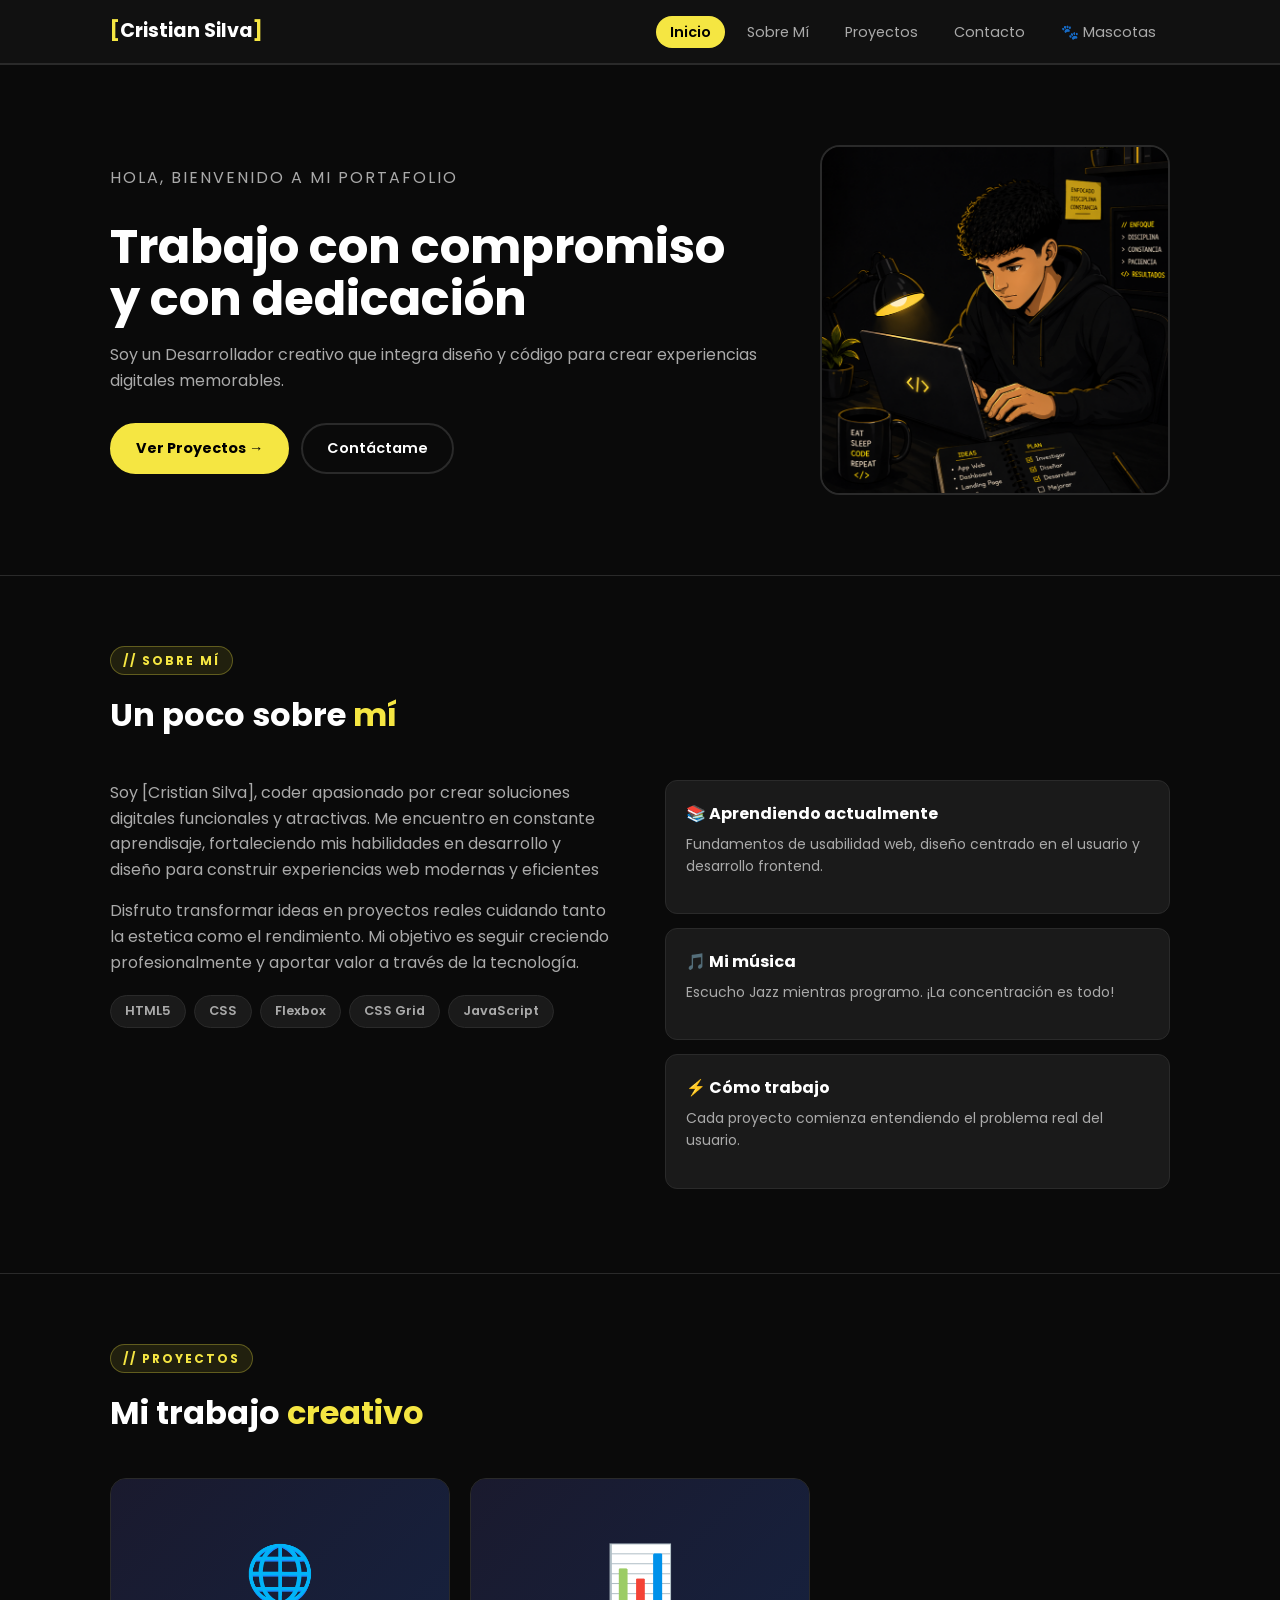
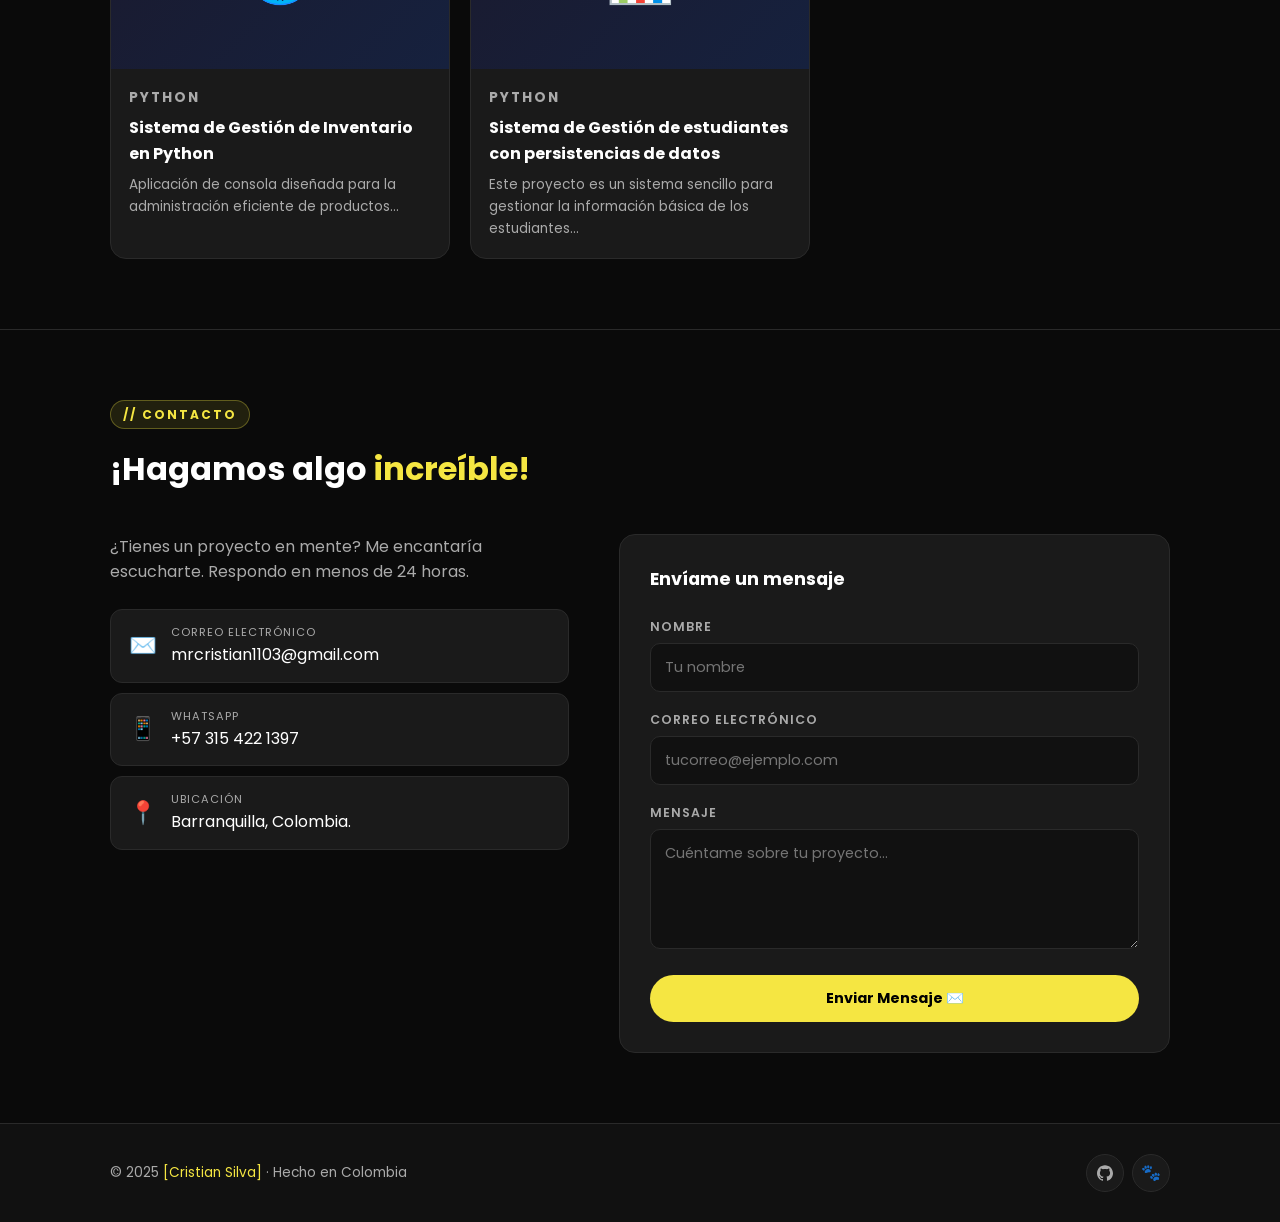
==== index.html @ a795b25b "Actualizacion foto de perfil" ====
<!DOCTYPE html>
<html lang="es">
<head>
  <meta charset="UTF-8" />
  <meta name="viewport" content="width=device-width, initial-scale=1.0" />
  <meta name="description" content="Portafolio personal de [Tu Nombre]" />
  <title>Mi Portafolio | [Cristian Silva]</title>
  <link rel="stylesheet" href="css/base.css" />
  <link rel="stylesheet" href="css/estructura.css" />
  <link rel="stylesheet" href="css/portfolio.css" />
</head>

<body>

  <!-- ============================
  NAVEGACIÓN
  ============================ -->
  <nav>
    <div class="contenedor">

      <!-- Logo -->
      <a href="./index.html" class="logo">
        <span>[</span>Cristian Silva<span>]</span>
      </a>

      <!-- Menú de navegación (Flexbox) -->
      <ul class="menu">
        <li><a href="#inicio" class="activo">Inicio</a></li>
        <li><a href="#sobre-mi">Sobre Mí</a></li>
        <li><a href="#proyectos">Proyectos</a></li>
        <li><a href="#contacto">Contacto</a></li>
        <li><a href="./mascotas.html">🐾 Mascotas</a></li>
      </ul>

    </div>
  </nav>


  <!-- ============================
  SECCIÓN INICIO / HÉROE
  Grid: texto | foto
  ============================ -->
  <section id="inicio">
    <div class="contenedor">

      <!-- Grid de dos columnas -->
      <div class="heroe">

        <!-- Columna izquierda: texto -->
        <div>
          <p class="saludo">Hola, bienvenido a mi portafolio</p>
          <h1>Trabajo con compromiso y con dedicación</h1>
          <p>Soy un Desarrollador creativo que integra diseño y código para crear experiencias digitales memorables.</p>

          <!-- Botones (Flexbox) -->
          <div class="botones">
            <a href="#proyectos" class="boton-principal">Ver Proyectos →</a>
            <a href="#contacto" class="boton-secundario">Contáctame</a>
          </div>
        </div>

        <!-- Columna derecha: foto -->
        <div>
          <!-- Si tienes foto, usa esta línea: -->
          <!-- Reemplaza la ruta por la de tu imagen -->
          <img class="foto-perfil" src="./public/image/fotocristian.png" alt="Foto de perfil" />

        </div>

      </div>

    </div>
  </section>


  <!-- ============================
  SECCIÓN SOBRE MÍ
  Grid: texto | tarjetas
  ============================ -->
  <section id="sobre-mi">
    <div class="contenedor">

      <span class="etiqueta">// Sobre mí</span>
      <h2 class="titulo-seccion">Un poco sobre <span>mí</span></h2>

      <!-- Grid de dos columnas -->
      <div class="sobre-mi-contenido">

        <!-- Columna izquierda: descripción y habilidades -->
        <div>
          <p>Soy [Cristian Silva], coder apasionado por crear soluciones digitales funcionales y atractivas.
          Me encuentro en constante aprendisaje, fortaleciendo mis habilidades en desarrollo y diseño para construir experiencias web modernas y eficientes</p>
          <p>Disfruto transformar ideas en proyectos reales cuidando tanto la estetica como el rendimiento.
          Mi objetivo es seguir creciendo profesionalmente y aportar valor a través de la tecnología.</p>

          <!-- Habilidades (Flexbox con flex-wrap) -->
          <div class="habilidades">
            <span class="habilidad">HTML5</span>
            <span class="habilidad">CSS</span>
            <span class="habilidad">Flexbox</span>
            <span class="habilidad">CSS Grid</span>
            <span class="habilidad">JavaScript</span>
          </div>
        </div>

        <!-- Columna derecha: tarjetas de datos -->
        <div>
          <div class="tarjeta">
            <h3>📚 Aprendiendo actualmente</h3>
            <p>Fundamentos de usabilidad web, diseño centrado en el usuario y desarrollo frontend.</p>
          </div>
          <div class="tarjeta">
            <h3>🎵 Mi música</h3>
            <p>Escucho Jazz mientras programo. ¡La concentración es todo!</p>
          </div>
          <div class="tarjeta">
            <h3>⚡ Cómo trabajo</h3>
            <p>Cada proyecto comienza entendiendo el problema real del usuario.</p>
          </div>
        </div>

      </div>

    </div>
  </section>


  <!-- ============================
  SECCIÓN PROYECTOS
  Grid: 3 columnas
  ============================ -->
  <section id="proyectos">
    <div class="contenedor">

      <span class="etiqueta">// Proyectos</span>
      <h2 class="titulo-seccion">Mi trabajo <span>creativo</span></h2>

      <!-- Cuadrícula de proyectos (CSS Grid) -->
      <ul class="proyectos-cuadricula">

        <!-- Proyecto 1 -->
        <li class="proyecto">
  <a href="https://github.com/Mrcristian1102/Inventario.git" target="_blank" class="proyecto-link">
    <div class="proyecto-placeholder">🌐</div>
    <div class="proyecto-cuerpo">
      <p class="proyecto-categoria">Python</p>
      <h3>Sistema de Gestión de Inventario en Python</h3>
      <p>Aplicación de consola diseñada para la administración eficiente de productos...</p>
    </div>
  </a>
</li>


        <!-- Proyecto 2 -->
        <li class="proyecto">
  <a href="https://github.com/Mrcristian1102/Sistema-de-Gesti-n-de-Estudiantes-con-Persistencia-de-Datos.git" target="_blank" class="proyecto-link">
    <div class="proyecto-placeholder">📊</div>
    <div class="proyecto-cuerpo">
      <p class="proyecto-categoria">Python</p>
      <h3>Sistema de Gestión de estudiantes con persistencias de datos</h3>
      <p>Este proyecto es un sistema sencillo para gestionar la información básica de los estudiantes...</p>
    </div>
  </a>
</li>


      </ul>

    </div>
  </section>


  <!-- ============================
  SECCIÓN CONTACTO
  Grid: info | formulario
  ============================ -->
  <section id="contacto">
    <div class="contenedor">

      <span class="etiqueta">// Contacto</span>
      <h2 class="titulo-seccion">¡Hagamos algo <span>increíble!</span></h2>

      <!-- Grid de dos columnas -->
      <div class="contacto-contenido">

        <!-- Columna izquierda: datos de contacto -->
        <div>
          <p>¿Tienes un proyecto en mente? Me encantaría escucharte.
          Respondo en menos de 24 horas.</p>

          <a href="#" onclick="alert('Correo enviado')" class="dato-contacto">
            <span>✉️</span>
            <div>
              <small>Correo Electrónico</small>
              mrcristian1103@gmail.com
            </div>
          </a>

          <a href="#" onclick="alert('WhatsApp abierto')" class="dato-contacto">
            <span>📱</span>
            <div>
              <small>WhatsApp</small>
              +57 315 422 1397
            </div>
          </a>

          <div class="dato-contacto">
            <span>📍</span>
            <div>
              <small>Ubicación</small>
              Barranquilla, Colombia.
            </div>
          </div>

        </div>

        <!-- Columna derecha: formulario de contacto -->
        <div class="formulario">
          <h3>Envíame un mensaje</h3>

          <!-- Formulario con action="#" de prueba -->
          <form action="#" method="post" onsubmit="alert('Mensaje enviado'); return false;">

            <div class="campo">
              <label for="nombre">Nombre</label>
              <input type="text" id="nombre" name="nombre" placeholder="Tu nombre" required />
            </div>

            <div class="campo">
              <label for="correo">Correo Electrónico</label>
              <input type="email" id="correo" name="correo" placeholder="tucorreo@ejemplo.com" required />
            </div>

            <div class="campo">
              <label for="mensaje">Mensaje</label>
              <textarea id="mensaje" name="mensaje" placeholder="Cuéntame sobre tu proyecto..." required></textarea>
            </div>

            <button type="submit" class="boton-principal" style="width:100%; border:none; cursor:pointer; font-family:inherit;">
              Enviar Mensaje ✉️
            </button>

          </form>
        </div>

      </div>

    </div>
  </section>


  <!-- ============================
  PIE DE PÁGINA
  Flexbox
  ============================ -->
  <footer>
    <div class="contenedor">

      <p>© 2025 <span>[Cristian Silva]</span> · Hecho en Colombia</p>

      <ul class="redes">
        <li>
          <a href="https://github.com/Mrcristian1102" target="_blank" title="GitHub">
            <!-- Icono GitHub SVG -->
            <svg width="16" height="16" viewBox="0 0 24 24" fill="currentColor">
              <path d="M12 .297c-6.63 0-12 5.373-12 12 0 5.303 3.438 9.8 8.205 11.385.6.113.82-.258.82-.577 0-.285-.01-1.04-.015-2.04-3.338.724-4.042-1.61-4.042-1.61C4.422 18.07 3.633 17.7 3.633 17.7c-1.087-.744.084-.729.084-.729 1.205.084 1.838 1.236 1.838 1.236 1.07 1.835 2.809 1.305 3.495.998.108-.776.417-1.305.76-1.605-2.665-.3-5.466-1.332-5.466-5.93 0-1.31.465-2.38 1.235-3.22-.135-.303-.54-1.523.105-3.176 0 0 1.005-.322 3.3 1.23.96-.267 1.98-.399 3-.405 1.02.006 2.04.138 3 .405 2.28-1.552 3.285-1.23 3.285-1.23.645 1.653.24 2.873.12 3.176.765.84 1.23 1.91 1.23 3.22 0 4.61-2.805 5.625-5.475 5.92.42.36.81 1.096.81 2.22 0 1.606-.015 2.896-.015 3.286 0 .315.21.69.825.57C20.565 22.092 24 17.592 24 12.297c0-6.627-5.373-12-12-12"/>
            </svg>
          </a>
        </li>
        <li>
          <a href="./mascotas.html" title="Mis Mascotas">🐾</a>
        </li>
      </ul>

    </div>
  </footer>

</body>
</html>
---- css/base.css ----
@import url('https://fonts.googleapis.com/css2?family=Poppins:wght@400;600;700&display=swap');

:root {
--color-fondo: #0a0a0a;
--color-tarjeta: #1a1a1a;
--color-amarillo: #f5e642;
--color-texto: #ffffff;
--color-texto-gris: #aaaaaa;
--color-borde: #2a2a2a;
}

* {
margin: 0;
padding: 0;
box-sizing: border-box;
}

html {
scroll-behavior: smooth;
}

body {
background-color: var(--color-fondo);
color: var(--color-texto);
font-family: 'Poppins', sans-serif;
line-height: 1.6;
}

img,
picture,
video,
svg {
max-width: 100%;
display: block;
}

button,
input,
textarea,
a {
font: inherit;
}

.contenedor {
max-width: 1100px;
margin: 0 auto;
padding: 0 20px;
}
---- css/estructura.css ----
nav {
  background-color: #111111;
  border-bottom: 1px solid var(--color-borde);
  padding: 16px 0;
  position: sticky;
  top: 0;
  z-index: 100;
}

nav .contenedor {
  display: flex;
  justify-content: space-between;
  align-items: center;
}

.logo {
  font-size: 1.2rem;
  font-weight: 700;
  color: var(--color-texto);
  text-decoration: none;
}

.logo span {
  color: var(--color-amarillo);
}

.menu {
  list-style: none;
  display: flex;
  gap: 8px;
}

.menu a {
  text-decoration: none;
  color: var(--color-texto-gris);
  font-size: 0.9rem;
  padding: 6px 14px;
  border-radius: 50px;
  transition: all 0.2s;
}

.menu a:hover {
  color: var(--color-texto);
  background-color: rgba(255, 255, 255, 0.08);
}

.menu a.activo {
  background-color: var(--color-amarillo);
  color: #000000;
  font-weight: 600;
}

section {
  padding: 70px 0;
  border-top: 1px solid var(--color-borde);
}

.etiqueta {
  display: inline-block;
  font-size: 0.75rem;
  font-weight: 700;
  letter-spacing: 2px;
  text-transform: uppercase;
  color: var(--color-amarillo);
  background-color: rgba(245, 230, 66, 0.1);
  border: 1px solid rgba(245, 230, 66, 0.3);
  padding: 4px 12px;
  border-radius: 50px;
  margin-bottom: 14px;
}

.titulo-seccion {
  font-size: 2rem;
  margin-bottom: 40px;
}

.titulo-seccion span,
.cabecera-mascotas h1 span {
  color: var(--color-amarillo);
}

.tarjeta {
  background-color: var(--color-tarjeta);
  border: 1px solid var(--color-borde);
  border-radius: 12px;
  padding: 20px;
  margin-bottom: 14px;
  transition: all 0.2s;
}

.tarjeta:hover {
  border-color: #444444;
  transform: translateY(-3px);
}

.tarjeta h3 {
  font-size: 1rem;
  margin-bottom: 6px;
}

.tarjeta p {
  color: var(--color-texto-gris);
  font-size: 0.875rem;
}

footer {
  background-color: #111111;
  border-top: 1px solid var(--color-borde);
  padding: 30px 0;
}

footer .contenedor {
  display: flex;
  justify-content: space-between;
  align-items: center;
}

footer p {
  font-size: 0.85rem;
  color: var(--color-texto-gris);
}

footer p span {
  color: var(--color-amarillo);
}

.redes {
  display: flex;
  gap: 8px;
  list-style: none;
}

.redes a {
  display: flex;
  align-items: center;
  justify-content: center;
  width: 38px;
  height: 38px;
  background-color: var(--color-tarjeta);
  border: 1px solid var(--color-borde);
  border-radius: 50%;
  color: var(--color-texto-gris);
  font-size: 1rem;
  text-decoration: none;
  transition: all 0.2s;
}

.redes a:hover {
  border-color: var(--color-amarillo);
  color: var(--color-amarillo);
}
---- css/portfolio.css ----
#inicio {
padding: 80px 0;
}

.heroe {
display: grid;
grid-template-columns: 1fr 350px;
gap: 60px;
align-items: center;
}

.saludo {
font-size: 0.85rem;
color: var(--color-amarillo);
letter-spacing: 2px;
text-transform: uppercase;
margin-bottom: 12px;
}

.heroe h1 {
font-size: 3rem;
line-height: 1.1;
margin-bottom: 16px;
}

.heroe p {
color: var(--color-texto-gris);
font-size: 1rem;
margin-bottom: 30px;
}

.botones {
display: flex;
gap: 12px;
}

.boton-principal {
background-color: var(--color-amarillo);
color: #000000;
font-weight: 700;
font-size: 0.9rem;
padding: 12px 24px;
border-radius: 50px;
text-decoration: none;
border: 2px solid var(--color-amarillo);
transition: all 0.2s;
}

.boton-principal:hover {
background-color: transparent;
color: var(--color-amarillo);
}

.boton-secundario {
background-color: transparent;
color: var(--color-texto);
font-weight: 600;
font-size: 0.9rem;
padding: 12px 24px;
border-radius: 50px;
text-decoration: none;
border: 2px solid var(--color-borde);
transition: all 0.2s;
}

.boton-secundario:hover {
border-color: var(--color-amarillo);
color: var(--color-amarillo);
}

.foto-perfil,
.foto-placeholder {
width: 100%;
aspect-ratio: 1 / 1;
object-fit: cover;
object-position: center;
border-radius: 20px;
border: 2px solid var(--color-borde);
display: block; 


}

.foto-placeholder {
background-color: var(--color-tarjeta);
display: flex;
align-items: center;
justify-content: center;
font-size: 6rem;

}

.sobre-mi-contenido {
display: grid;
grid-template-columns: 1fr 1fr;
gap: 50px;
align-items: start;
}

.sobre-mi-contenido p {
color: var(--color-texto-gris);
margin-bottom: 16px;
}

.habilidades {
display: flex;
flex-wrap: wrap;
gap: 8px;
margin-top: 20px;
}

.habilidad {
font-size: 0.8rem;
font-weight: 600;
padding: 5px 14px;
border-radius: 50px;
background-color: var(--color-tarjeta);
border: 1px solid var(--color-borde);
color: var(--color-texto-gris);
transition: all 0.2s;
}

.habilidad:hover {
border-color: var(--color-amarillo);
color: var(--color-amarillo);
}

.proyectos-cuadricula {
display: grid;
grid-template-columns: repeat(3, 1fr);
gap: 20px;
list-style: none;
}

.proyecto {
background-color: var(--color-tarjeta);
border: 1px solid var(--color-borde);
border-radius: 16px;
overflow: hidden;
transition: all 0.3s;
}

.proyecto-link {
  text-decoration: none;
  color: inherit;
  display: block;
  height: 100%;
}

.proyecto:hover {
  transform: translateY(-5px);
  transition: transform 0.3s ease;
  box-shadow: 0 4px 15px rgba(0,0,0,0.1);
}



.proyecto:hover {
transform: translateY(-5px);
border-color: #444444;
}

.proyecto-placeholder,
.proyecto-imagen {
width: 100%;
aspect-ratio: 16/9;
object-fit: cover;
display: block;
}

.proyecto-placeholder {
background: linear-gradient(135deg, #1a1a2e, #16213e);
display: flex;
align-items: center;
justify-content: center;
font-size: 3.5rem;
}

.proyecto-cuerpo {
padding: 18px;
}

.proyecto-categoria {
font-size: 0.72rem;
font-weight: 700;
letter-spacing: 2px;
text-transform: uppercase;
color: var(--color-amarillo);
margin-bottom: 6px;
}

.proyecto-cuerpo h3 {
font-size: 1rem;
margin-bottom: 8px;
}

.proyecto-cuerpo p {
font-size: 0.85rem;
color: var(--color-texto-gris);
}

.contacto-contenido {
display: grid;
grid-template-columns: 1fr 1.2fr;
gap: 50px;
align-items: start;
}

.contacto-contenido p {
color: var(--color-texto-gris);
margin-bottom: 24px;
}

.dato-contacto {
display: flex;
align-items: center;
gap: 14px;
padding: 14px 18px;
background-color: var(--color-tarjeta);
border: 1px solid var(--color-borde);
border-radius: 12px;
text-decoration: none;
color: inherit;
margin-bottom: 10px;
transition: all 0.2s;
}

.dato-contacto:hover {
border-color: var(--color-amarillo);
}

.dato-contacto span:first-child {
font-size: 1.4rem;
}

.dato-contacto small {
display: block;
font-size: 0.7rem;
color: var(--color-texto-gris);
text-transform: uppercase;
letter-spacing: 1px;
}

.formulario {
background-color: var(--color-tarjeta);
border: 1px solid var(--color-borde);
border-radius: 16px;
padding: 30px;
}

.formulario h3 {
font-size: 1.1rem;
margin-bottom: 24px;
}

.campo {
margin-bottom: 18px;
}

.campo label {
display: block;
font-size: 0.78rem;
font-weight: 600;
letter-spacing: 1px;
text-transform: uppercase;
color: var(--color-texto-gris);
margin-bottom: 6px;
}

.campo input,
.campo textarea {
width: 100%;
background-color: #111111;
border: 1.5px solid var(--color-borde);
border-radius: 10px;
padding: 12px 14px;
color: var(--color-texto);
font-family: 'Poppins', sans-serif;
font-size: 0.9rem;
outline: none;
transition: all 0.2s;
}

.campo input:focus,
.campo textarea:focus {
border-color: var(--color-amarillo);
}

.campo textarea {
min-height: 120px;
resize: vertical;
}

@media (max-width: 768px) {
.heroe {
    grid-template-columns: 1fr;
    text-align: center;
}

.botones {
    justify-content: center;
}

.foto-placeholder {
    max-width: 280px;
    margin: 0 auto;
}

.sobre-mi-contenido,
.proyectos-cuadricula,
.contacto-contenido {
    grid-template-columns: 1fr;
}

.heroe h1 {
    font-size: 2rem;
}
}
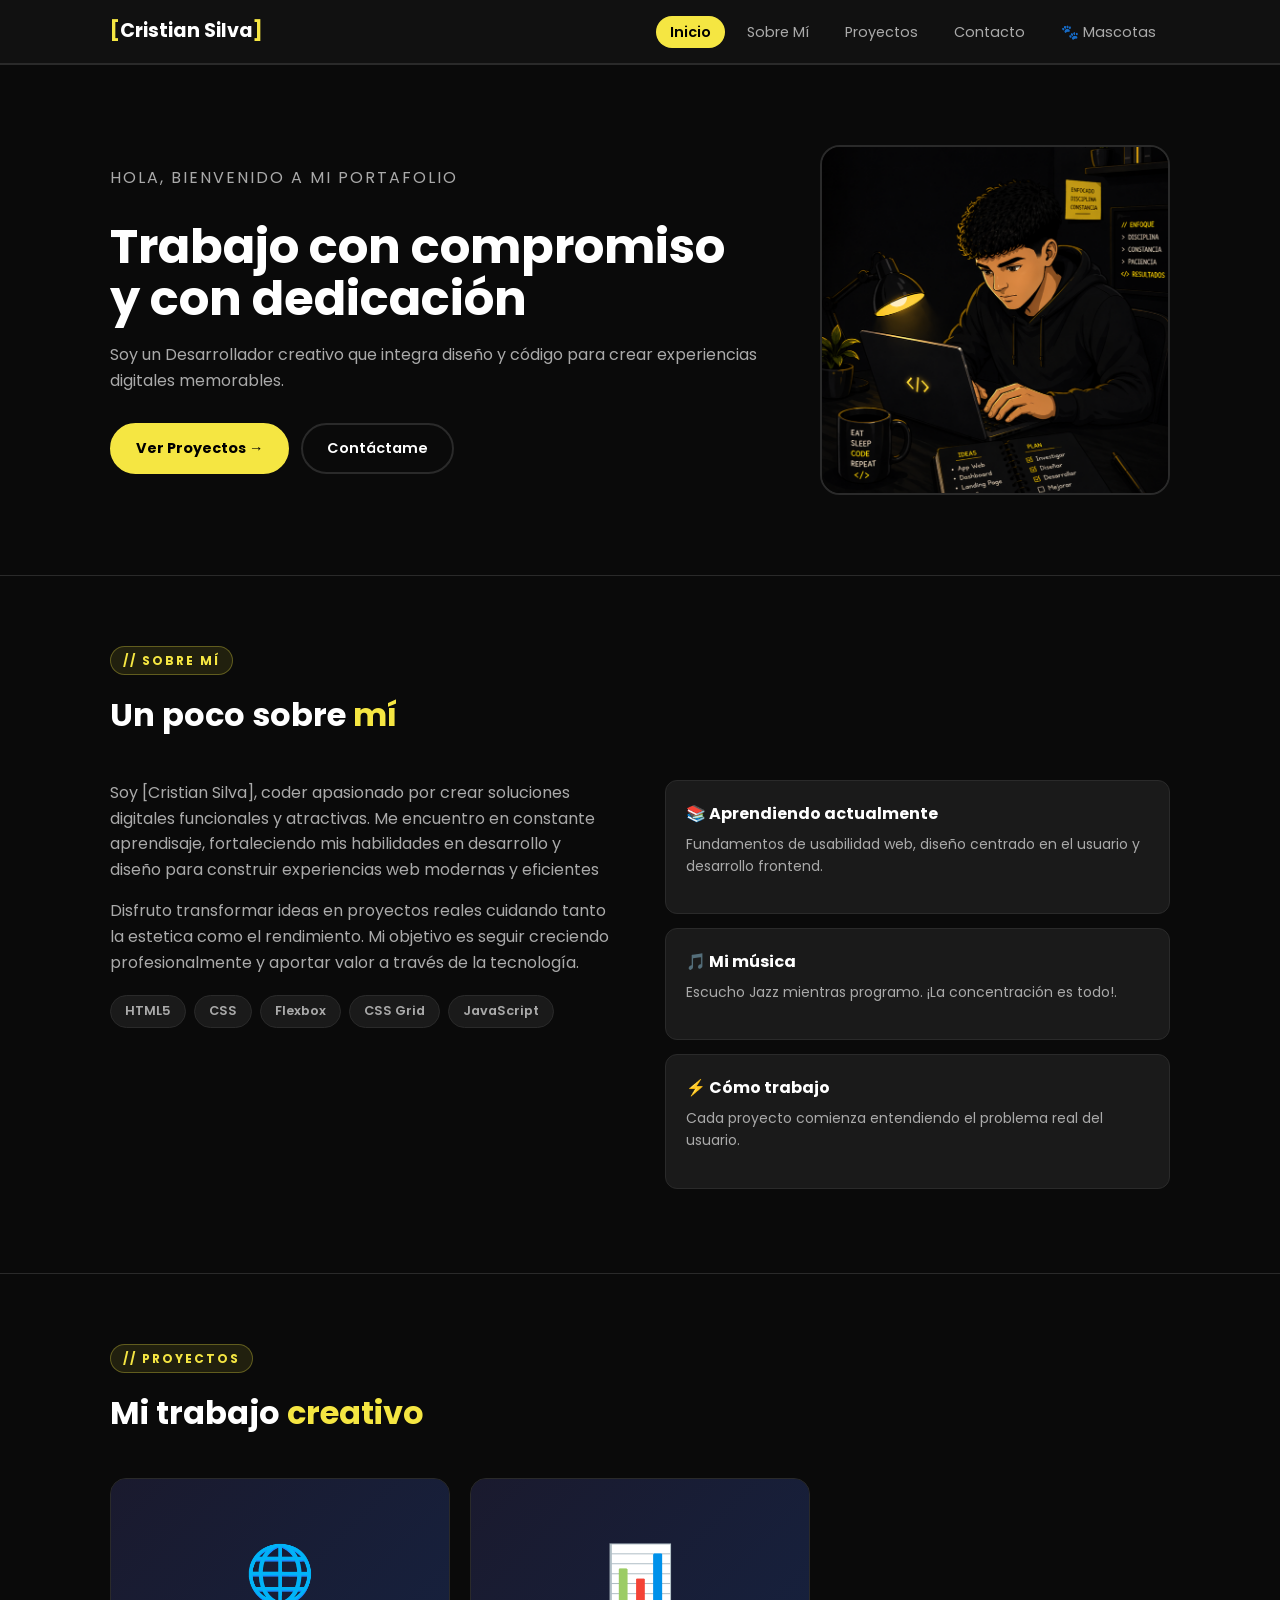
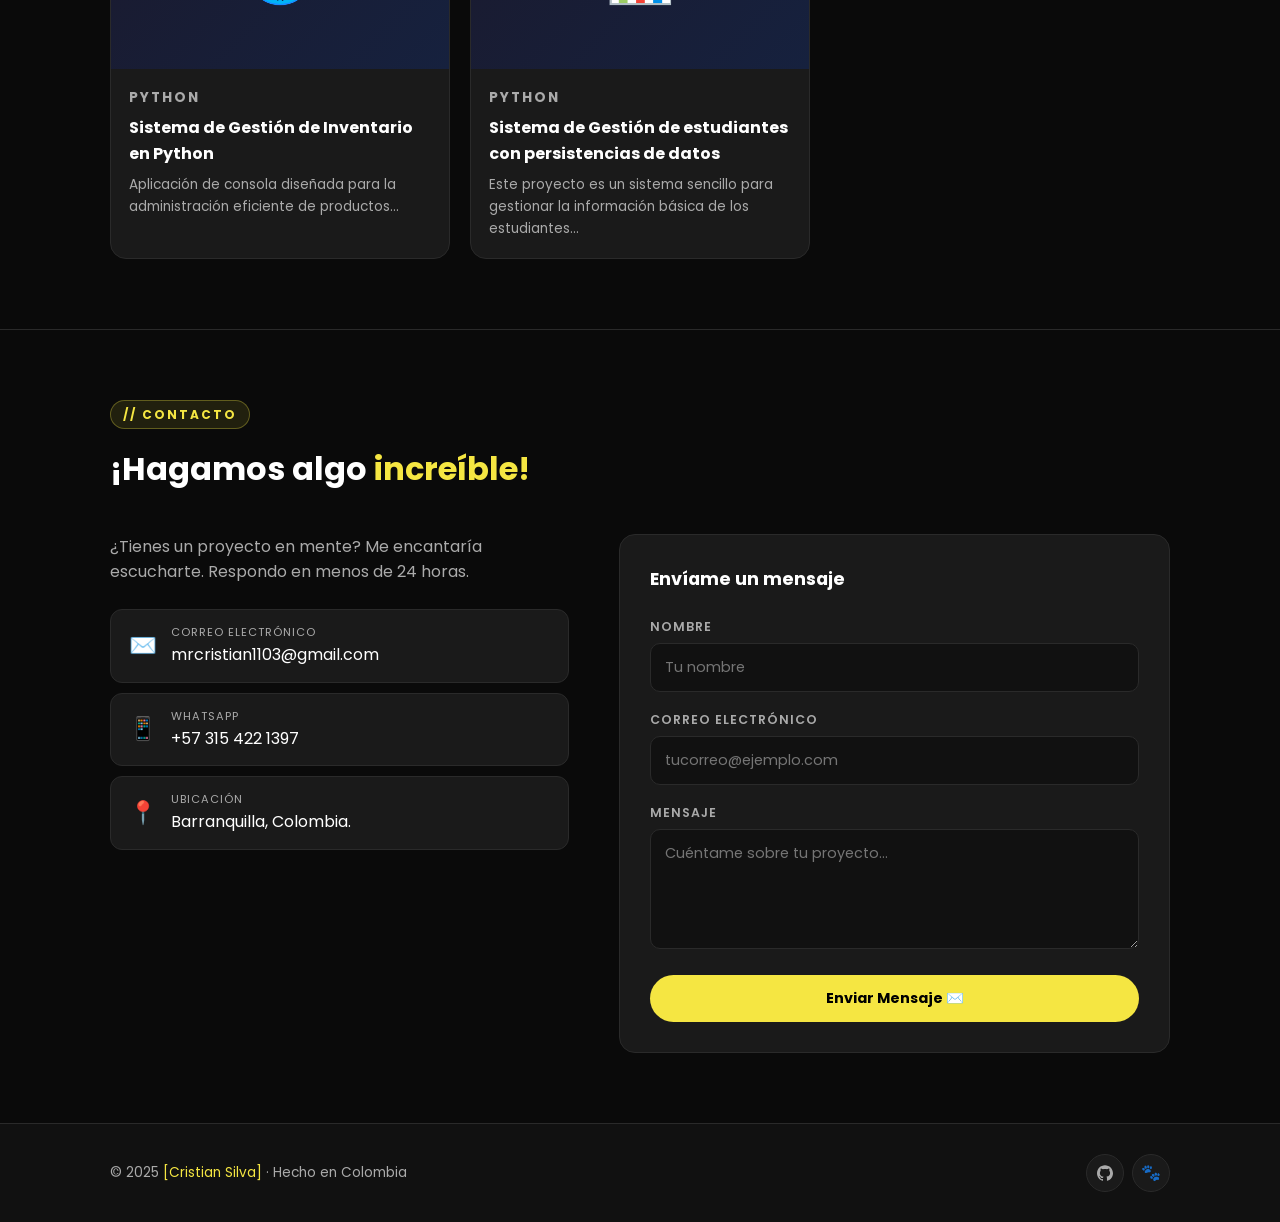
==== commit f9fefd06: "Actualizacion" ====
--- a/index.html
+++ b/index.html
@@ -111,7 +111,7 @@
           </div>
           <div class="tarjeta">
             <h3>🎵 Mi música</h3>
-            <p>Escucho Jazz mientras programo. ¡La concentración es todo!</p>
+            <p>Escucho Jazz mientras programo. ¡La concentración es todo!.</p>
           </div>
           <div class="tarjeta">
             <h3>⚡ Cómo trabajo</h3>
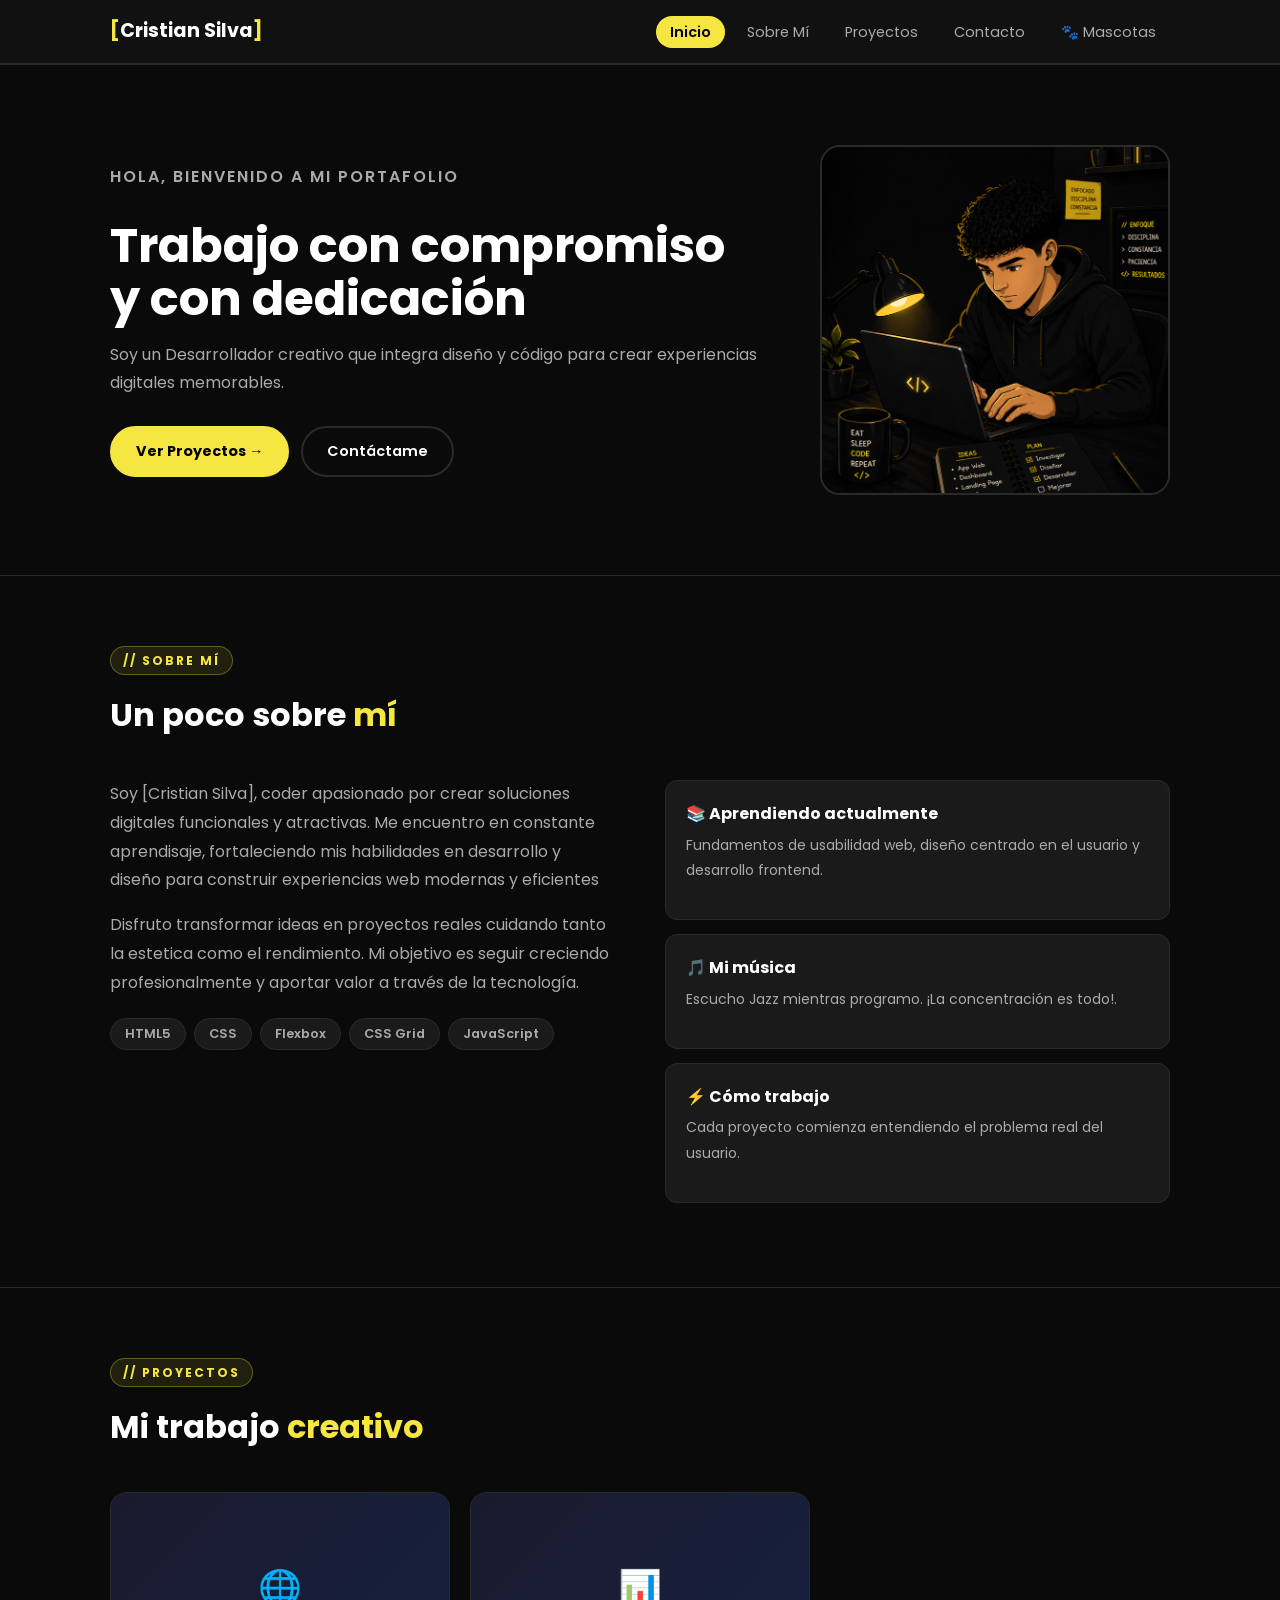
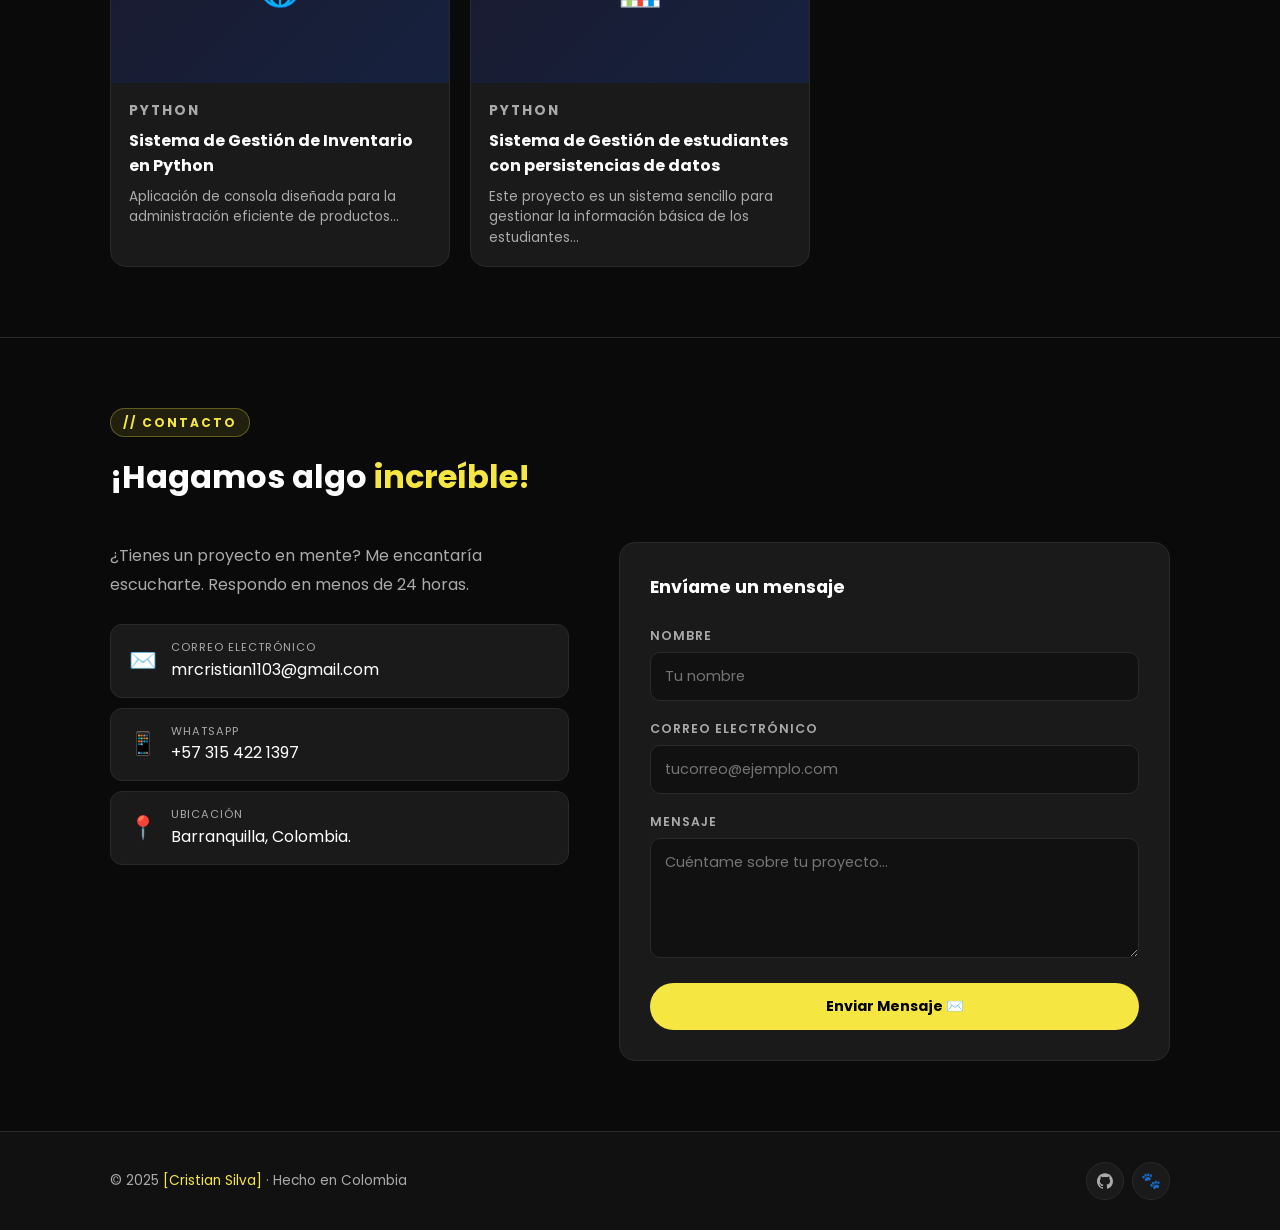
==== commit 0f49d788: "Separar JavaScript: crear js/script.js y quitar inline JS" ====
--- a/index.html
+++ b/index.html
@@ -8,6 +8,9 @@
   <link rel="stylesheet" href="css/base.css" />
   <link rel="stylesheet" href="css/estructura.css" />
   <link rel="stylesheet" href="css/portfolio.css" />
+
+  <!-- JavaScript -->
+  <script src="js/script.js"></script>
 </head>
 
 <body>
@@ -188,7 +191,7 @@
           <p>¿Tienes un proyecto en mente? Me encantaría escucharte.
           Respondo en menos de 24 horas.</p>
 
-          <a href="#" onclick="alert('Correo enviado')" class="dato-contacto">
+          <a href="#correo" class="dato-contacto">
             <span>✉️</span>
             <div>
               <small>Correo Electrónico</small>
@@ -196,7 +199,7 @@
             </div>
           </a>
 
-          <a href="#" onclick="alert('WhatsApp abierto')" class="dato-contacto">
+          <a href="#whatsapp" class="dato-contacto">
             <span>📱</span>
             <div>
               <small>WhatsApp</small>
@@ -219,7 +222,7 @@
           <h3>Envíame un mensaje</h3>
 
           <!-- Formulario con action="#" de prueba -->
-          <form action="#" method="post" onsubmit="alert('Mensaje enviado'); return false;">
+          <form action="#" method="post">
 
             <div class="campo">
               <label for="nombre">Nombre</label>
--- a/css/base.css
+++ b/css/base.css
@@ -1,12 +1,41 @@
 @import url('https://fonts.googleapis.com/css2?family=Poppins:wght@400;600;700&display=swap');
 
 :root {
+/* Colores */
 --color-fondo: #0a0a0a;
 --color-tarjeta: #1a1a1a;
 --color-amarillo: #f5e642;
 --color-texto: #ffffff;
 --color-texto-gris: #aaaaaa;
 --color-borde: #2a2a2a;
+
+/* Tipografía */
+--font-family: 'Poppins', sans-serif;
+--font-size-base: 1rem;
+--font-size-sm: 0.875rem;
+--font-size-xs: 0.75rem;
+--font-size-lg: 1.25rem;
+--font-size-xl: 1.5rem;
+--font-size-2xl: 2rem;
+--font-size-3xl: 3rem;
+
+/* Espaciado */
+--spacing-xs: 0.25rem;
+--spacing-sm: 0.5rem;
+--spacing-md: 1rem;
+--spacing-lg: 1.5rem;
+--spacing-xl: 2rem;
+--spacing-2xl: 3rem;
+
+/* Border radius */
+--radius-sm: 8px;
+--radius-md: 12px;
+--radius-lg: 16px;
+--radius-full: 50px;
+
+/* Transiciones */
+--transition: all 0.2s ease;
+--transition-lg: all 0.3s ease;
 }
 
 * {
@@ -17,12 +46,13 @@
 
 html {
 scroll-behavior: smooth;
+font-size: 16px;
 }
 
 body {
 background-color: var(--color-fondo);
 color: var(--color-texto);
-font-family: 'Poppins', sans-serif;
+font-family: var(--font-family);
 line-height: 1.6;
 }
 
@@ -31,6 +61,7 @@
 video,
 svg {
 max-width: 100%;
+height: auto;
 display: block;
 }
 
@@ -44,5 +75,39 @@
 .contenedor {
 max-width: 1100px;
 margin: 0 auto;
-padding: 0 20px;
+padding: 0 1.25rem;
 }
+
+/* Media queries */
+/* Tablets (768px - 1024px) */
+@media (max-width: 1024px) {
+  html {
+    font-size: 15px;
+  }
+  
+  .contenedor {
+    padding: 0 1rem;
+  }
+}
+
+/* Móviles (max 768px) */
+@media (max-width: 768px) {
+  html {
+    font-size: 14px;
+  }
+  
+  .contenedor {
+    padding: 0 0.875rem;
+  }
+}
+
+/* Móviles pequeños (max 480px) */
+@media (max-width: 480px) {
+  html {
+    font-size: 13px;
+  }
+  
+  .contenedor {
+    padding: 0 0.75rem;
+  }
+}
--- a/css/estructura.css
+++ b/css/estructura.css
@@ -1,7 +1,7 @@
 nav {
   background-color: #111111;
   border-bottom: 1px solid var(--color-borde);
-  padding: 16px 0;
+  padding: 1rem 0;
   position: sticky;
   top: 0;
   z-index: 100;
@@ -11,6 +11,7 @@
   display: flex;
   justify-content: space-between;
   align-items: center;
+  gap: 1rem;
 }
 
 .logo {
@@ -18,6 +19,7 @@
   font-weight: 700;
   color: var(--color-texto);
   text-decoration: none;
+  white-space: nowrap;
 }
 
 .logo span {
@@ -27,16 +29,17 @@
 .menu {
   list-style: none;
   display: flex;
-  gap: 8px;
+  gap: 0.5rem;
+  flex-wrap: wrap;
 }
 
 .menu a {
   text-decoration: none;
   color: var(--color-texto-gris);
   font-size: 0.9rem;
-  padding: 6px 14px;
-  border-radius: 50px;
-  transition: all 0.2s;
+  padding: 0.375rem 0.875rem;
+  border-radius: var(--radius-full);
+  transition: var(--transition);
 }
 
 .menu a:hover {
@@ -51,7 +54,7 @@
 }
 
 section {
-  padding: 70px 0;
+  padding: 4.375rem 0;
   border-top: 1px solid var(--color-borde);
 }
 
@@ -64,14 +67,14 @@
   color: var(--color-amarillo);
   background-color: rgba(245, 230, 66, 0.1);
   border: 1px solid rgba(245, 230, 66, 0.3);
-  padding: 4px 12px;
-  border-radius: 50px;
-  margin-bottom: 14px;
+  padding: 0.25rem 0.75rem;
+  border-radius: var(--radius-full);
+  margin-bottom: 0.875rem;
 }
 
 .titulo-seccion {
-  font-size: 2rem;
-  margin-bottom: 40px;
+  font-size: var(--font-size-2xl);
+  margin-bottom: 2.5rem;
 }
 
 .titulo-seccion span,
@@ -82,10 +85,10 @@
 .tarjeta {
   background-color: var(--color-tarjeta);
   border: 1px solid var(--color-borde);
-  border-radius: 12px;
-  padding: 20px;
-  margin-bottom: 14px;
-  transition: all 0.2s;
+  border-radius: var(--radius-md);
+  padding: 1.25rem;
+  margin-bottom: 0.875rem;
+  transition: var(--transition);
 }
 
 .tarjeta:hover {
@@ -95,7 +98,7 @@
 
 .tarjeta h3 {
   font-size: 1rem;
-  margin-bottom: 6px;
+  margin-bottom: 0.375rem;
 }
 
 .tarjeta p {
@@ -106,13 +109,15 @@
 footer {
   background-color: #111111;
   border-top: 1px solid var(--color-borde);
-  padding: 30px 0;
+  padding: 1.875rem 0;
 }
 
 footer .contenedor {
   display: flex;
   justify-content: space-between;
   align-items: center;
+  flex-wrap: wrap;
+  gap: 1rem;
 }
 
 footer p {
@@ -126,7 +131,7 @@
 
 .redes {
   display: flex;
-  gap: 8px;
+  gap: 0.5rem;
   list-style: none;
 }
 
@@ -134,18 +139,132 @@
   display: flex;
   align-items: center;
   justify-content: center;
-  width: 38px;
-  height: 38px;
+  width: 2.375rem;
+  height: 2.375rem;
   background-color: var(--color-tarjeta);
   border: 1px solid var(--color-borde);
   border-radius: 50%;
   color: var(--color-texto-gris);
   font-size: 1rem;
   text-decoration: none;
-  transition: all 0.2s;
+  transition: var(--transition);
 }
 
 .redes a:hover {
   border-color: var(--color-amarillo);
   color: var(--color-amarillo);
 }
+
+@media (min-width: 1025px) {
+  nav .contenedor,
+  footer .contenedor {
+    flex-wrap: nowrap;
+  }
+}
+
+@media (max-width: 1024px) {
+  section {
+    padding: 3.5rem 0;
+  }
+
+  .titulo-seccion {
+    font-size: 1.75rem;
+    margin-bottom: 2rem;
+  }
+
+  .menu {
+    gap: 0.375rem;
+  }
+
+  .menu a {
+    font-size: 0.85rem;
+    padding: 0.3rem 0.75rem;
+  }
+}
+
+@media (max-width: 768px) {
+  nav .contenedor {
+    flex-direction: column;
+    gap: 0.75rem;
+  }
+
+  .logo {
+    font-size: 1rem;
+  }
+
+  .menu {
+    width: 100%;
+    justify-content: center;
+    gap: 0.25rem;
+  }
+
+  .menu a {
+    font-size: 0.75rem;
+    padding: 0.25rem 0.625rem;
+  }
+
+  section {
+    padding: 2.5rem 0;
+  }
+
+  .titulo-seccion {
+    font-size: 1.5rem;
+    margin-bottom: 1.5rem;
+  }
+
+  .etiqueta {
+    font-size: 0.65rem;
+    padding: 0.2rem 0.625rem;
+  }
+
+  .tarjeta {
+    padding: 1rem;
+    margin-bottom: 0.75rem;
+  }
+
+  footer .contenedor {
+    flex-direction: column;
+    text-align: center;
+  }
+
+  .redes {
+    justify-content: center;
+  }
+}
+
+@media (max-width: 480px) {
+  nav .contenedor {
+    gap: 0.5rem;
+  }
+
+  .logo {
+    font-size: 0.9rem;
+  }
+
+  .menu {
+    gap: 0.2rem;
+  }
+
+  .menu a {
+    font-size: 0.7rem;
+    padding: 0.2rem 0.5rem;
+  }
+
+  section {
+    padding: 2rem 0;
+  }
+
+  .titulo-seccion {
+    font-size: 1.25rem;
+  }
+
+  .tarjeta {
+    padding: 0.875rem;
+  }
+
+  .redes a {
+    width: 2rem;
+    height: 2rem;
+    font-size: 0.9rem;
+  }
+}
--- a/css/portfolio.css
+++ b/css/portfolio.css
@@ -1,143 +1,147 @@
 #inicio {
-padding: 80px 0;
+  padding: 5rem 0;
 }
 
 .heroe {
-display: grid;
-grid-template-columns: 1fr 350px;
-gap: 60px;
-align-items: center;
+  display: grid;
+  grid-template-columns: 1fr 21.875rem;
+  gap: 3.75rem;
+  align-items: center;
 }
 
 .saludo {
-font-size: 0.85rem;
-color: var(--color-amarillo);
-letter-spacing: 2px;
-text-transform: uppercase;
-margin-bottom: 12px;
+  font-size: 0.85rem;
+  color: var(--color-amarillo);
+  letter-spacing: 2px;
+  text-transform: uppercase;
+  margin-bottom: 0.75rem;
+  font-weight: 600;
 }
 
 .heroe h1 {
-font-size: 3rem;
-line-height: 1.1;
-margin-bottom: 16px;
+  font-size: var(--font-size-3xl);
+  line-height: 1.1;
+  margin-bottom: 1rem;
+  font-weight: 700;
 }
 
 .heroe p {
-color: var(--color-texto-gris);
-font-size: 1rem;
-margin-bottom: 30px;
+  color: var(--color-texto-gris);
+  font-size: 1rem;
+  margin-bottom: 1.875rem;
+  line-height: 1.7;
 }
 
 .botones {
-display: flex;
-gap: 12px;
+  display: flex;
+  gap: 0.75rem;
+  flex-wrap: wrap;
 }
 
 .boton-principal {
-background-color: var(--color-amarillo);
-color: #000000;
-font-weight: 700;
-font-size: 0.9rem;
-padding: 12px 24px;
-border-radius: 50px;
-text-decoration: none;
-border: 2px solid var(--color-amarillo);
-transition: all 0.2s;
+  background-color: var(--color-amarillo);
+  color: #000000;
+  font-weight: 700;
+  font-size: 0.9rem;
+  padding: 0.75rem 1.5rem;
+  border-radius: var(--radius-full);
+  text-decoration: none;
+  border: 2px solid var(--color-amarillo);
+  transition: var(--transition);
+  cursor: pointer;
 }
 
 .boton-principal:hover {
-background-color: transparent;
-color: var(--color-amarillo);
+  background-color: transparent;
+  color: var(--color-amarillo);
 }
 
 .boton-secundario {
-background-color: transparent;
-color: var(--color-texto);
-font-weight: 600;
-font-size: 0.9rem;
-padding: 12px 24px;
-border-radius: 50px;
-text-decoration: none;
-border: 2px solid var(--color-borde);
-transition: all 0.2s;
+  background-color: transparent;
+  color: var(--color-texto);
+  font-weight: 600;
+  font-size: 0.9rem;
+  padding: 0.75rem 1.5rem;
+  border-radius: var(--radius-full);
+  text-decoration: none;
+  border: 2px solid var(--color-borde);
+  transition: var(--transition);
+  cursor: pointer;
 }
 
 .boton-secundario:hover {
-border-color: var(--color-amarillo);
-color: var(--color-amarillo);
+  border-color: var(--color-amarillo);
+  color: var(--color-amarillo);
 }
 
 .foto-perfil,
 .foto-placeholder {
-width: 100%;
-aspect-ratio: 1 / 1;
-object-fit: cover;
-object-position: center;
-border-radius: 20px;
-border: 2px solid var(--color-borde);
-display: block; 
-
-
+  width: 100%;
+  aspect-ratio: 1 / 1;
+  object-fit: cover;
+  object-position: center;
+  border-radius: 1.25rem;
+  border: 2px solid var(--color-borde);
+  display: block;
 }
 
 .foto-placeholder {
-background-color: var(--color-tarjeta);
-display: flex;
-align-items: center;
-justify-content: center;
-font-size: 6rem;
-
+  background-color: var(--color-tarjeta);
+  display: flex;
+  align-items: center;
+  justify-content: center;
+  font-size: 3.75rem;
 }
 
 .sobre-mi-contenido {
-display: grid;
-grid-template-columns: 1fr 1fr;
-gap: 50px;
-align-items: start;
+  display: grid;
+  grid-template-columns: 1fr 1fr;
+  gap: 3.125rem;
+  align-items: start;
 }
 
 .sobre-mi-contenido p {
-color: var(--color-texto-gris);
-margin-bottom: 16px;
+  color: var(--color-texto-gris);
+  margin-bottom: 1rem;
+  line-height: 1.8;
 }
 
 .habilidades {
-display: flex;
-flex-wrap: wrap;
-gap: 8px;
-margin-top: 20px;
+  display: flex;
+  flex-wrap: wrap;
+  gap: 0.5rem;
+  margin-top: 1.25rem;
 }
 
 .habilidad {
-font-size: 0.8rem;
-font-weight: 600;
-padding: 5px 14px;
-border-radius: 50px;
-background-color: var(--color-tarjeta);
-border: 1px solid var(--color-borde);
-color: var(--color-texto-gris);
-transition: all 0.2s;
+  font-size: 0.8rem;
+  font-weight: 600;
+  padding: 0.3125rem 0.875rem;
+  border-radius: var(--radius-full);
+  background-color: var(--color-tarjeta);
+  border: 1px solid var(--color-borde);
+  color: var(--color-texto-gris);
+  transition: var(--transition);
 }
 
 .habilidad:hover {
-border-color: var(--color-amarillo);
-color: var(--color-amarillo);
+  border-color: var(--color-amarillo);
+  color: var(--color-amarillo);
 }
 
 .proyectos-cuadricula {
-display: grid;
-grid-template-columns: repeat(3, 1fr);
-gap: 20px;
-list-style: none;
+  display: grid;
+  grid-template-columns: repeat(3, 1fr);
+  gap: 1.25rem;
+  list-style: none;
 }
 
 .proyecto {
-background-color: var(--color-tarjeta);
-border: 1px solid var(--color-borde);
-border-radius: 16px;
-overflow: hidden;
-transition: all 0.3s;
+  background-color: var(--color-tarjeta);
+  border: 1px solid var(--color-borde);
+  border-radius: var(--radius-lg);
+  overflow: hidden;
+  transition: var(--transition-lg);
 }
 
 .proyecto-link {
@@ -148,171 +152,318 @@
 }
 
 .proyecto:hover {
-  transform: translateY(-5px);
-  transition: transform 0.3s ease;
-  box-shadow: 0 4px 15px rgba(0,0,0,0.1);
-}
-
-
-
-.proyecto:hover {
-transform: translateY(-5px);
-border-color: #444444;
+  transform: translateY(-0.3125rem);
+  border-color: #444444;
+  box-shadow: 0 0.25rem 0.9375rem rgba(0, 0, 0, 0.1);
 }
 
 .proyecto-placeholder,
 .proyecto-imagen {
-width: 100%;
-aspect-ratio: 16/9;
-object-fit: cover;
-display: block;
+  width: 100%;
+  aspect-ratio: 16/9;
+  object-fit: cover;
+  display: block;
 }
 
 .proyecto-placeholder {
-background: linear-gradient(135deg, #1a1a2e, #16213e);
-display: flex;
-align-items: center;
-justify-content: center;
-font-size: 3.5rem;
+  background: linear-gradient(135deg, #1a1a2e, #16213e);
+  display: flex;
+  align-items: center;
+  justify-content: center;
+  font-size: 2.2rem;
 }
 
 .proyecto-cuerpo {
-padding: 18px;
+  padding: 1.125rem;
 }
 
 .proyecto-categoria {
-font-size: 0.72rem;
-font-weight: 700;
-letter-spacing: 2px;
-text-transform: uppercase;
-color: var(--color-amarillo);
-margin-bottom: 6px;
+  font-size: 0.72rem;
+  font-weight: 700;
+  letter-spacing: 2px;
+  text-transform: uppercase;
+  color: var(--color-amarillo);
+  margin-bottom: 0.375rem;
 }
 
 .proyecto-cuerpo h3 {
-font-size: 1rem;
-margin-bottom: 8px;
+  font-size: 1rem;
+  margin-bottom: 0.5rem;
+  font-weight: 700;
 }
 
 .proyecto-cuerpo p {
-font-size: 0.85rem;
-color: var(--color-texto-gris);
+  font-size: 0.85rem;
+  color: var(--color-texto-gris);
+  line-height: 1.5;
 }
 
 .contacto-contenido {
-display: grid;
-grid-template-columns: 1fr 1.2fr;
-gap: 50px;
-align-items: start;
+  display: grid;
+  grid-template-columns: 1fr 1.2fr;
+  gap: 3.125rem;
+  align-items: start;
 }
 
 .contacto-contenido p {
-color: var(--color-texto-gris);
-margin-bottom: 24px;
+  color: var(--color-texto-gris);
+  margin-bottom: 1.5rem;
+  line-height: 1.8;
 }
 
 .dato-contacto {
-display: flex;
-align-items: center;
-gap: 14px;
-padding: 14px 18px;
-background-color: var(--color-tarjeta);
-border: 1px solid var(--color-borde);
-border-radius: 12px;
-text-decoration: none;
-color: inherit;
-margin-bottom: 10px;
-transition: all 0.2s;
+  display: flex;
+  align-items: center;
+  gap: 0.875rem;
+  padding: 0.875rem 1.125rem;
+  background-color: var(--color-tarjeta);
+  border: 1px solid var(--color-borde);
+  border-radius: var(--radius-md);
+  text-decoration: none;
+  color: inherit;
+  margin-bottom: 0.625rem;
+  transition: var(--transition);
 }
 
 .dato-contacto:hover {
-border-color: var(--color-amarillo);
+  border-color: var(--color-amarillo);
 }
 
 .dato-contacto span:first-child {
-font-size: 1.4rem;
+  font-size: 1.4rem;
 }
 
 .dato-contacto small {
-display: block;
-font-size: 0.7rem;
-color: var(--color-texto-gris);
-text-transform: uppercase;
-letter-spacing: 1px;
+  display: block;
+  font-size: 0.7rem;
+  color: var(--color-texto-gris);
+  text-transform: uppercase;
+  letter-spacing: 1px;
 }
 
 .formulario {
-background-color: var(--color-tarjeta);
-border: 1px solid var(--color-borde);
-border-radius: 16px;
-padding: 30px;
+  background-color: var(--color-tarjeta);
+  border: 1px solid var(--color-borde);
+  border-radius: var(--radius-lg);
+  padding: 1.875rem;
 }
 
 .formulario h3 {
-font-size: 1.1rem;
-margin-bottom: 24px;
+  font-size: 1.1rem;
+  margin-bottom: 1.5rem;
+  font-weight: 700;
 }
 
 .campo {
-margin-bottom: 18px;
+  margin-bottom: 1.125rem;
 }
 
 .campo label {
-display: block;
-font-size: 0.78rem;
-font-weight: 600;
-letter-spacing: 1px;
-text-transform: uppercase;
-color: var(--color-texto-gris);
-margin-bottom: 6px;
+  display: block;
+  font-size: 0.78rem;
+  font-weight: 600;
+  letter-spacing: 1px;
+  text-transform: uppercase;
+  color: var(--color-texto-gris);
+  margin-bottom: 0.375rem;
 }
 
 .campo input,
 .campo textarea {
-width: 100%;
-background-color: #111111;
-border: 1.5px solid var(--color-borde);
-border-radius: 10px;
-padding: 12px 14px;
-color: var(--color-texto);
-font-family: 'Poppins', sans-serif;
-font-size: 0.9rem;
-outline: none;
-transition: all 0.2s;
+  width: 100%;
+  background-color: #111111;
+  border: 1.5px solid var(--color-borde);
+  border-radius: 0.625rem;
+  padding: 0.75rem 0.875rem;
+  color: var(--color-texto);
+  font-family: var(--font-family);
+  font-size: 0.9rem;
+  outline: none;
+  transition: var(--transition);
 }
 
 .campo input:focus,
 .campo textarea:focus {
-border-color: var(--color-amarillo);
+  border-color: var(--color-amarillo);
 }
 
 .campo textarea {
-min-height: 120px;
-resize: vertical;
-}
-
-@media (max-width: 768px) {
-.heroe {
+  min-height: 7.5rem;
+  resize: vertical;
+}
+
+@media (max-width: 1024px) {
+  #inicio {
+    padding: 3.5rem 0;
+  }
+
+  .heroe {
     grid-template-columns: 1fr;
+    gap: 2.5rem;
     text-align: center;
-}
-
-.botones {
+  }
+
+  .heroe h1 {
+    font-size: 2rem;
+  }
+
+  .botones {
     justify-content: center;
-}
-
-.foto-placeholder {
+  }
+
+  .foto-placeholder {
     max-width: 280px;
     margin: 0 auto;
-}
-
-.sobre-mi-contenido,
-.proyectos-cuadricula,
-.contacto-contenido {
+  }
+
+  .sobre-mi-contenido {
+    gap: 2.5rem;
+  }
+
+  .proyectos-cuadricula {
+    grid-template-columns: repeat(2, 1fr);
+    gap: 1rem;
+  }
+
+  .contacto-contenido {
+    gap: 2.5rem;
+  }
+}
+
+@media (max-width: 768px) {
+  #inicio {
+    padding: 2.5rem 0;
+  }
+
+  .heroe {
     grid-template-columns: 1fr;
-}
-
-.heroe h1 {
-    font-size: 2rem;
-}
-}
+    gap: 2rem;
+    text-align: center;
+  }
+
+  .heroe h1 {
+    font-size: 1.75rem;
+    margin-bottom: 0.75rem;
+  }
+
+  .heroe p {
+    font-size: 0.95rem;
+    margin-bottom: 1.5rem;
+  }
+
+  .botones {
+    justify-content: center;
+    flex-direction: column;
+    align-items: center;
+  }
+
+  .botones a {
+    width: 100%;
+    max-width: 280px;
+    text-align: center;
+  }
+
+  .foto-placeholder {
+    max-width: 280px;
+    margin: 0 auto;
+    font-size: 3rem;
+  }
+
+  .sobre-mi-contenido,
+  .contacto-contenido {
+    grid-template-columns: 1fr;
+    gap: 2rem;
+  }
+
+  .proyectos-cuadricula {
+    grid-template-columns: 1fr;
+    gap: 0.875rem;
+  }
+
+  .habilidades {
+    gap: 0.375rem;
+  }
+
+  .habilidad {
+    font-size: 0.75rem;
+    padding: 0.25rem 0.75rem;
+  }
+
+  .formulario {
+    padding: 1.5rem;
+  }
+
+  .formulario h3 {
+    font-size: 1rem;
+  }
+
+  .campo {
+    margin-bottom: 1rem;
+  }
+
+  .campo label {
+    font-size: 0.75rem;
+  }
+
+  .campo input,
+  .campo textarea {
+    padding: 0.625rem 0.75rem;
+    font-size: 0.85rem;
+  }
+}
+
+@media (max-width: 480px) {
+  #inicio {
+    padding: 2rem 0;
+  }
+
+  .heroe h1 {
+    font-size: 1.5rem;
+  }
+
+  .heroe p {
+    font-size: 0.9rem;
+  }
+
+  .saludo {
+    font-size: 0.8rem;
+  }
+
+  .foto-placeholder {
+    max-width: 240px;
+    font-size: 2.5rem;
+  }
+
+  .sobre-mi-contenido {
+    gap: 1.5rem;
+  }
+
+  .contacto-contenido {
+    gap: 1.5rem;
+  }
+
+  .proyectos-cuadricula {
+    gap: 0.75rem;
+  }
+
+  .dato-contacto {
+    padding: 0.75rem 1rem;
+    gap: 0.75rem;
+  }
+
+  .dato-contacto span:first-child {
+    font-size: 1.2rem;
+  }
+
+  .proyecto-categoria {
+    font-size: 0.65rem;
+  }
+
+  .proyecto-cuerpo h3 {
+    font-size: 0.9rem;
+  }
+
+  .proyecto-cuerpo p {
+    font-size: 0.8rem;
+  }
+}
